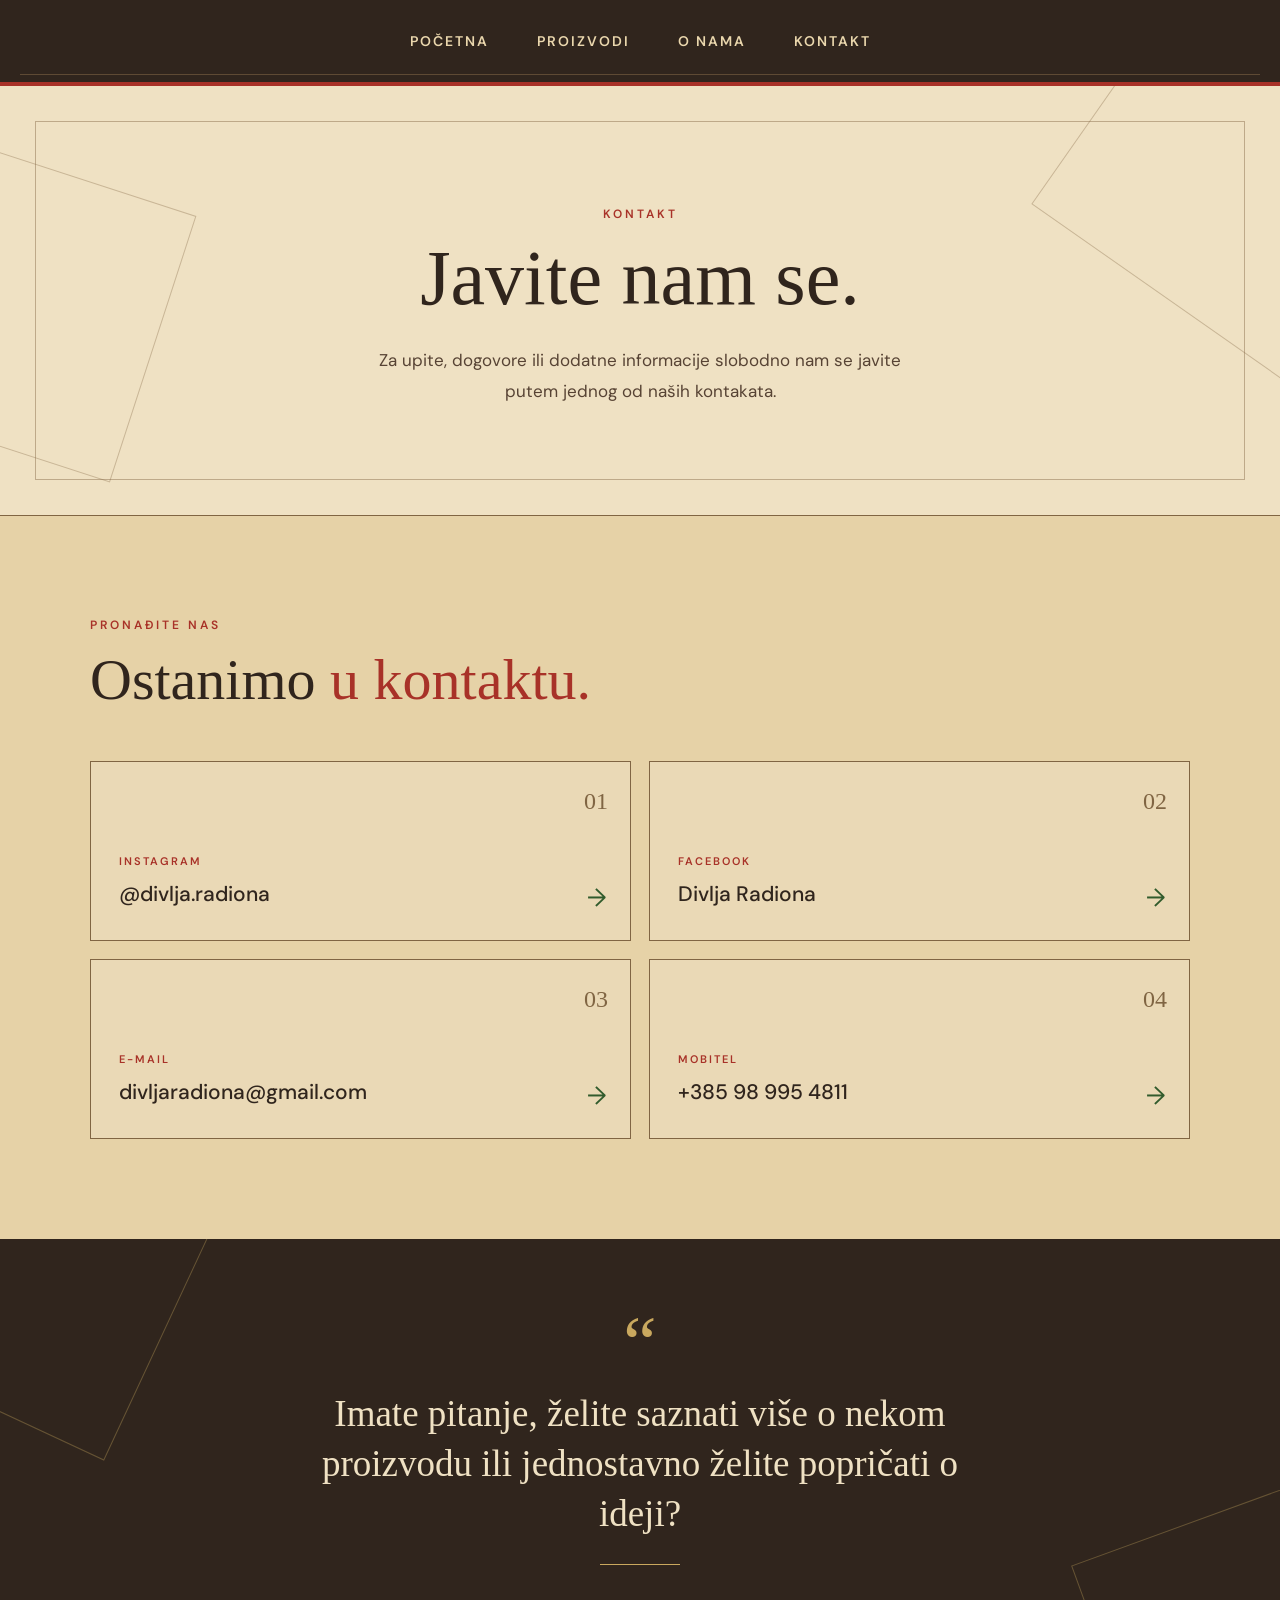
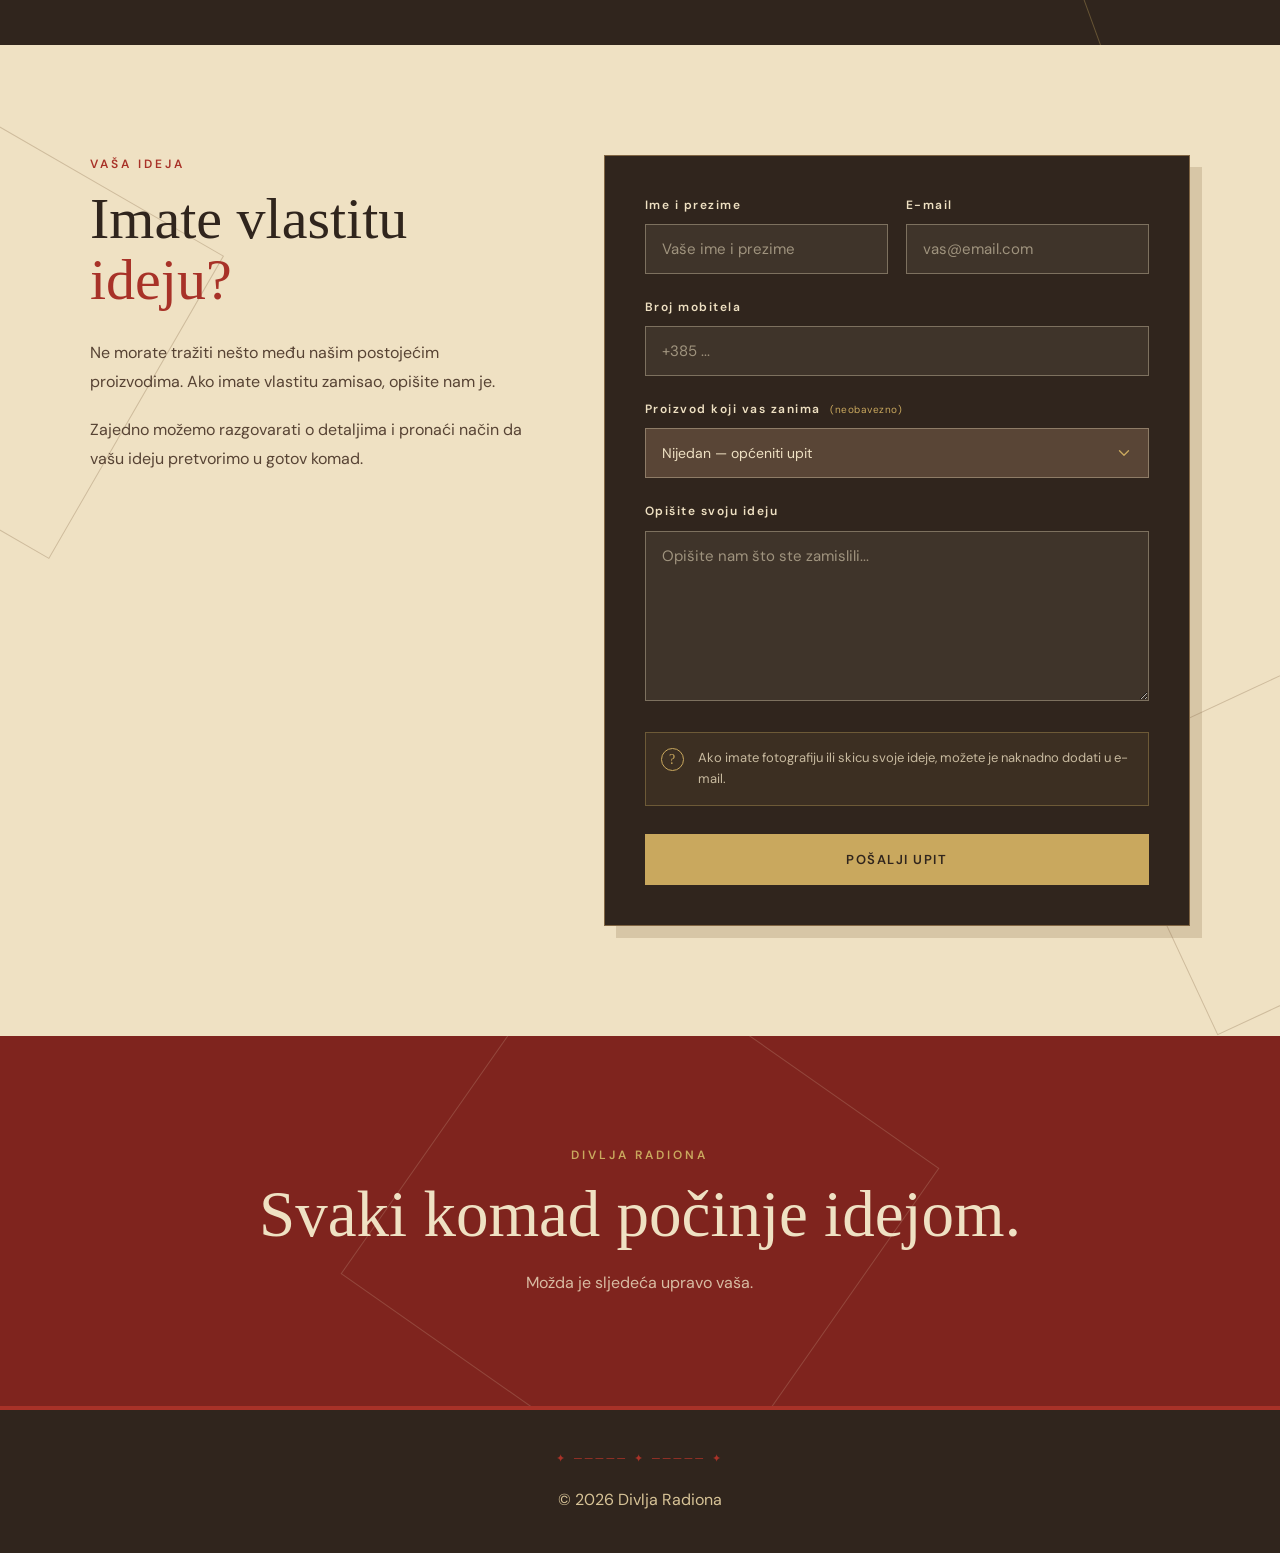
==== kontakt.html @ 83c1707a "Initial commit" ====
<!DOCTYPE html>
<html lang="hr">

<head>

    <meta charset="UTF-8">
    <meta name="viewport" content="width=device-width, initial-scale=1.0">

    <meta
        name="description"
        content="Kontaktirajte Divlju Radionu za upite, dogovore i vlastite ideje za izradu.">

    <link rel="icon" type="image/png" href="images/logo.png">

    <title>Kontakt | Divlja Radiona</title>

    <link rel="preconnect" href="https://fonts.googleapis.com">
    <link rel="preconnect" href="https://fonts.gstatic.com" crossorigin>

    <link href="https://fonts.googleapis.com/css2?family=DM+Sans:wght@400;500;600&family=IM+Fell+English+SC&display=swap" rel="stylesheet">
    <link rel="stylesheet" href="style.css">
    <link rel="stylesheet" href="kontakt.css">

</head>

<body>

<header class="header">

    <div class="nav-container">

        <nav class="navigation">

            <a href="index.html#pocetna"> Početna</a>
            <a href="proizvodi.html"> Proizvodi</a>
            <a href="o-nama.html"> O nama</a>
            <a href="kontakt.html"> Kontakt</a>

        </nav>

    </div>

</header>

<main>

<section class="contact-page-hero">

    <div class="contact-hero-shape contact-hero-shape-left"></div>

    <div class="contact-hero-shape contact-hero-shape-right"></div>


    <div class="contact-hero-content">

        <p class="section-label">
            KONTAKT
        </p>

        <h1>
            Javite nam se.
        </h1>

        <p class="contact-hero-text">
            Za upite, dogovore ili dodatne informacije
            slobodno nam se javite putem jednog od
            naših kontakata.
        </p>

    </div>

</section>

<section class="contact-info-section">

    <div class="contact-info-inner">

        <div class="contact-info-heading">

            <p class="section-label">
                PRONAĐITE NAS
            </p>

            <h2>
                Ostanimo
                <span>u kontaktu.</span>
            </h2>

        </div>

        <div class="contact-info-grid">

            <a
                href="https://www.instagram.com/divlja.radiona?stkn=MThmeWIwN2FnYzAzNA=="
                class="contact-info-card"
                target="_blank">

                <span class="contact-info-number">
                    01
                </span>

                <span class="contact-info-label">
                    INSTAGRAM
                </span>

                <strong>
                    @divlja.radiona
                </strong>

                <span class="contact-info-arrow">
                    →
                </span>

            </a>

            <a
                href="https://www.facebook.com/share/17Y93nkMHC/?mibextid=wwXIfr"
                class="contact-info-card"
                target="_blank">

                <span class="contact-info-number">
                    02
                </span>

                <span class="contact-info-label">
                    FACEBOOK
                </span>

                <strong>
                    Divlja Radiona
                </strong>

                <span class="contact-info-arrow">
                    →
                </span>

            </a>

            <a class="contact-info-card">

                <span class="contact-info-number">
                    03
                </span>

                <span class="contact-info-label">
                    E-MAIL
                </span>

                <strong>
                    divljaradiona@gmail.com
                </strong>

                <span class="contact-info-arrow">
                    →
                </span>

            </a>

            <a href="tel:+385000000000" class="contact-info-card">

                <span class="contact-info-number">
                    04
                </span>

                <span class="contact-info-label">
                    MOBITEL
                </span>

                <strong>
                    +385 98 995 4811
                </strong>

                <span class="contact-info-arrow">
                    →
                </span>

            </a>

        </div>

    </div>

</section>

<section class="contact-message-section">


    <div class="contact-message-decoration"></div>


    <div class="contact-message-content">

        <span class="contact-message-mark">
            “
        </span>

        <p>
            Imate pitanje, želite saznati više
            o nekom proizvodu ili jednostavno
            želite popričati o ideji?
        </p>

        <div class="contact-message-line"></div>

    </div>

</section>

<section class="contact-form-section">

    <div class="contact-form-decoration contact-form-decoration-left"></div>

    <div class="contact-form-decoration contact-form-decoration-right"></div>

    <div class="contact-form-inner">

        <div class="contact-form-heading">

            <p class="section-label">
                VAŠA IDEJA
            </p>

            <h2>
                Imate vlastitu
                <span>ideju?</span>
            </h2>

            <p>
                Ne morate tražiti nešto među našim
                postojećim proizvodima. Ako imate
                vlastitu zamisao, opišite nam je.
            </p>

            <p>
                Zajedno možemo razgovarati o detaljima
                i pronaći način da vašu ideju pretvorimo
                u gotov komad.
            </p>

        </div>

        <div class="contact-form-wrapper">

            <form class="contact-form" id="contactForm">

                <div class="form-row">

                    <div class="form-group">

                        <label for="name">
                            Ime i prezime
                        </label>

                        <input
                            type="text"
                            id="name"
                            name="name"
                            placeholder="Vaše ime i prezime"
                            required>

                    </div>

                    <div class="form-group">

                        <label for="email">
                            E-mail
                        </label>

                        <input
                            type="email"
                            id="email"
                            name="email"
                            placeholder="vas@email.com"
                            required>

                    </div>

                </div>

                <div class="form-group">

                    <label for="phone">
                        Broj mobitela
                    </label>

                    <input
                        type="tel"
                        id="phone"
                        name="phone"
                        placeholder="+385 ...">

                </div>

                <div class="form-group">

                    <label for="product">
                        Proizvod koji vas zanima
                        <span class="optional-label">(neobavezno)</span>
                    </label>

                    <select id="product" name="product">
                        <option value="">Nijedan — općeniti upit</option>
                    </select>

                </div>

                <div class="form-group">

                    <label for="message">
                        Opišite svoju ideju
                    </label>

                    <textarea
                        id="message"
                        name="message"
                        rows="7"
                        placeholder="Opišite nam što ste zamislili..."
                        required
                    ></textarea>

                </div>

                <div class="form-note">

                    <span>
                        ?
                    </span>

                    <p>
                        Ako imate fotografiju ili skicu
                        svoje ideje, možete je naknadno
                        dodati u e-mail.
                    </p>

                </div>
                <button
                    type="submit"
                    class="contact-submit-button"
                >
                    Pošalji upit
                </button>

            </form>

        </div>

    </div>

</section>

<section class="contact-final-section">

    <div class="contact-final-decoration"></div>

    <div class="contact-final-content">

        <p class="section-label">
            DIVLJA RADIONA
        </p>

        <h2>
            Svaki komad
            počinje idejom.
        </h2>

        <p>
            Možda je sljedeća upravo vaša.
        </p>

    </div>

</section>

</main>

<footer class="footer">

    <p>
        © 2026 Divlja Radiona
    </p>

</footer>

<script>

    // Učitavanje proizvoda iz JSON datoteke
    document.addEventListener("DOMContentLoaded", async function () {

        const productSelect = document.getElementById("product");

        try {

            const response = await fetch("podaci/proizvodi.json");

            if (!response.ok) {
                throw new Error("Proizvodi se nisu mogli učitati.");
            }

            const data = await response.json();

            // Podržava JSON koji je niz proizvoda ili objekt s nizom "products"
            const products = Array.isArray(data)
                ? data
                : data.products || data.proizvodi || [];

            products.forEach(function (product) {

                const option = document.createElement("option");

                // Prilagodi naziv ako se u tvom JSON-u koristi drugo polje
                const productName =
                    product.name ||
                    product.title ||
                    product.naziv ||
                    product.ime;

                if (!productName) {
                    return;
                }

                option.value = productName;
                option.textContent = productName;

                productSelect.appendChild(option);

            });

        } catch (error) {

            console.error("Greška pri učitavanju proizvoda:", error);

        }

    });


    // Slanje upita putem Gmaila
    document
        .getElementById("contactForm")
        .addEventListener("submit", function (event) {

            event.preventDefault();

            const name =
                document.getElementById("name").value;

            const email =
                document.getElementById("email").value;

            const phone =
                document.getElementById("phone").value;

            const product =
                document.getElementById("product").value;

            const message =
                document.getElementById("message").value;


            const subject = product
                ? "Upit za proizvod: " + product + " - Divlja Radiona"
                : "Upit - Divlja Radiona";


            const body =
                "Ime i prezime: " + name + "\n\n" +
                "E-mail: " + email + "\n" +
                "Broj mobitela: " + phone + "\n" +
                "Proizvod koji me zanima: " +
                (product || "Nije odabran — općeniti upit") +
                "\n\n" +
                "Poruka:\n" + message;


            const gmailUrl =
                "https://mail.google.com/mail/?view=cm" +
                "&fs=1" +
                "&to=divljaradiona@gmail.com" +
                "&su=" + encodeURIComponent(subject) +
                "&body=" + encodeURIComponent(body);


            window.open(gmailUrl, "_blank");

        });

</script>

</body>

</html>
---- style.css ----
:root {
    --cream: #efe1c3;
    --paper: #e6d2a7;
    --gold: #c9a85e;

    --brown: #30251d;
    --brown-light: #574334;

    --red: #a83228;
    --red-dark: #7f241e;

    --green: #315b2c;
    --green-dark: #203d1d;

    --line: #806543;
}

* {
    margin: 0;
    padding: 0;
    box-sizing: border-box;
}

html {
    scroll-behavior: smooth;
}

body {
    font-family: "DM Sans", sans-serif;
    color: var(--brown);
    background-color: var(--cream);
    line-height: 1.6;
    overflow-x: hidden;
}

.header {
    background-color: var(--brown);
    border-bottom: 4px solid var(--red);
    position: relative;
    z-index: 10;
}

.header::after {
    content: "";
    position: absolute;
    left: 20px;
    right: 20px;
    bottom: 7px;
    height: 1px;
    background-color: #8b704d;
    opacity: 0.5;
}

.nav-container {
    max-width: 1200px;
    min-height: 82px;
    margin: 0 auto;
    padding: 0 30px;

    display: flex;
    justify-content: center;
    align-items: center;
}

.navigation {
    display: flex;
    align-items: center;
    justify-content: center;
    gap: 48px;
}

.navigation a {
    color: #ead7ad;
    text-decoration: none;
    font-size: 14px;
    font-weight: 600;
    letter-spacing: 2px;
    text-transform: uppercase;
    transition: 0.25s ease;
}

.navigation a:hover {
    color: #c94739;
}

.hero {
    min-height: calc(100vh - 82px);
    padding: 80px 25px;

    display: flex;
    align-items: center;
    justify-content: center;
    text-align: center;

    position: relative;
    overflow: hidden;
    background-color: var(--cream);
}

.hero::before {
    content: "";
    position: absolute;
    width: 720px;
    height: 720px;
    border: 1px solid rgba(128, 101, 67, 0.35);
    transform: rotate(8deg);
    right: -280px;
    top: -250px;
    background-color: rgba(230, 210, 167, 0.22);
    pointer-events: none;
}

.hero::after {
    content: "";
    position: absolute;
    width: 580px;
    height: 580px;
    border: 1px solid rgba(168, 50, 40, 0.16);
    transform: rotate(-10deg);
    left: -300px;
    bottom: -300px;
    background-color: rgba(201, 168, 94, 0.10);
    pointer-events: none;
}

.hero-content {
    width: 100%;
    max-width: 850px;

    display: flex;
    flex-direction: column;
    align-items: center;

    position: relative;
    z-index: 2;
}

.hero-content::before {
    content: "";
    position: absolute;
    inset: -45px -80px;
    border: 1px solid rgba(128, 101, 67, 0.30);
    pointer-events: none;
}

.hero-content::after {
    content: "";
    position: absolute;
    inset: -34px -68px;
    border: 1px solid rgba(128, 101, 67, 0.16);
    pointer-events: none;
}

.hero-logo {
    width: 270px;
    height: 270px;
    object-fit: contain;
    margin-bottom: 25px;

    filter: drop-shadow(0 7px 5px rgba(48, 37, 29, 0.20));
    transition: transform 0.3s ease;
}

.hero-logo:hover {
    transform: scale(1.025) rotate(-1deg);
}

.hero-subtitle {
    color: var(--red);
    font-size: 12px;
    font-weight: 600;
    letter-spacing: 5px;
    margin-bottom: 15px;
}

.hero h1 {
    font-family: "IM Fell English SC", serif;
    font-weight: 400;
    color: var(--brown);
    font-size: clamp(52px, 8vw, 94px);
    line-height: 1;
    margin-bottom: 25px;
    letter-spacing: 1px;

    text-shadow: 2px 2px 0 rgba(128, 101, 67, 0.25);
}

.hero h1 span {
    color: var(--red);
}

.hero-line {
    width: 180px;
    height: 2px;
    background-color: var(--brown-light);
    margin-bottom: 28px;
    position: relative;
}

.hero-line::before {
    content: "◆";
    position: absolute;
    left: 50%;
    top: 50%;
    transform: translate(-50%, -50%);
    background-color: var(--cream);
    padding: 0 12px;
    color: var(--red);
    font-size: 13px;
}

.hero-button {
    display: inline-flex;
    align-items: center;
    gap: 15px;
    padding: 12px 20px;

    background-color: rgba(230, 210, 167, 0.35);
    color: var(--brown);
    border: 1px solid var(--line);

    text-decoration: none;
    text-transform: uppercase;
    font-size: 11px;
    font-weight: 600;
    letter-spacing: 2px;

    transition: 0.25s ease;
}

.hero-button::after {
    content: "→";
    color: var(--red);
    font-size: 17px;
    transition: transform 0.25s ease;
}

.hero-button:hover {
    background-color: var(--green);
    border-color: var(--green);
    color: var(--cream);
}

.hero-button:hover::after {
    color: var(--cream);
    transform: translateX(4px);
}

.about-section {
    position: relative;
    padding: 85px 45px;
    overflow: hidden;
    background-color: var(--paper);
}

.about-section::before {
    content: "";
    position: absolute;
    width: 620px;
    height: 300px;
    left: -180px;
    top: -100px;
    transform: rotate(-8deg);
    background-color: rgba(239, 225, 195, 0.35);
    border: 1px solid rgba(128, 101, 67, 0.22);
    pointer-events: none;
}

.about-section::after {
    content: "";
    position: absolute;
    width: 500px;
    height: 250px;
    right: -150px;
    bottom: -100px;
    transform: rotate(7deg);
    background-color: rgba(168, 50, 40, 0.05);
    border: 1px solid rgba(168, 50, 40, 0.12);
    pointer-events: none;
}

.about-inner {
    max-width: 1000px;
    margin: 0 auto;

    display: grid;
    grid-template-columns: 0.8fr 1.2fr;
    gap: 70px;
    align-items: center;

    position: relative;
    z-index: 2;

    padding: 35px 45px;
    border-top: 1px solid rgba(128, 101, 67, 0.5);
    border-bottom: 1px solid rgba(128, 101, 67, 0.5);
}

.about-heading {
    position: relative;
    padding-right: 35px;
    border-right: 1px solid rgba(128, 101, 67, 0.35);
}

.about-heading h2 {
    font-family: "IM Fell English SC", serif;
    font-size: clamp(38px, 5vw, 52px);
    font-weight: 400;
    line-height: 1.05;
    color: var(--brown);
}

.about-text {
    max-width: 620px;
}

.about-text p {
    color: var(--brown-light);
    font-size: 16px;
    line-height: 1.8;
    margin-bottom: 22px;
}

.about-button {
    display: inline-flex;
    align-items: center;
    gap: 15px;
    padding: 12px 20px;

    background-color: rgba(230, 210, 167, 0.35);
    color: var(--brown);
    border: 1px solid var(--line);

    text-decoration: none;
    text-transform: uppercase;
    font-size: 11px;
    font-weight: 600;
    letter-spacing: 2px;

    transition: 0.25s ease;
}

.about-button span {
    color: var(--red);
    font-size: 17px;
    transition: transform 0.25s ease;
}

.about-button:hover {
    background-color: var(--green);
    border-color: var(--green);
    color: var(--cream);
}

.about-button:hover span {
    color: var(--cream);
    transform: translateX(4px);
}

.products-section {
    position: relative;
    overflow: hidden;
    padding: 125px 45px 115px;
    background-color: var(--cream);
}

.products-section::before {
    content: "";
    position: absolute;
    width: 850px;
    height: 500px;
    background-color: rgba(49, 91, 44, 0.06);
    border: 1px solid rgba(49, 91, 44, 0.18);
    transform: rotate(-5deg);
    top: 80px;
    left: -250px;
    pointer-events: none;
}

.products-section::after {
    content: "";
    position: absolute;
    width: 600px;
    height: 600px;
    background-color: rgba(168, 50, 40, 0.045);
    border: 1px solid rgba(168, 50, 40, 0.15);
    transform: rotate(10deg);
    right: -280px;
    bottom: -300px;
    pointer-events: none;
}

.products-inner {
    max-width: 1120px;
    margin: 0 auto;
    position: relative;
    z-index: 2;
}

.products-heading {
    text-align: center;
    max-width: 650px;
    margin: 0 auto 65px;
}

.products-heading .section-label {
    color: var(--red);
    font-size: 11px;
    font-weight: 600;
    letter-spacing: 4px;
    margin-bottom: 16px;
}

.products-heading h2 {
    font-family: "IM Fell English SC", serif;
    font-weight: 400;
    color: var(--brown);
    font-size: clamp(42px, 6vw, 64px);
    line-height: 1.1;
}

.products-intro {
    color: var(--brown-light);
    margin-top: 20px;
    font-size: 16px;
}

.products-grid {
    width: 100%;
    max-width: 960px;
    margin: 0 auto;

    display: grid;
    grid-template-columns: repeat(3, minmax(0, 1fr));
    gap: 30px;
    align-items: start;
}

.product-card {
    position: relative;
    width: 100%;
    min-width: 0;
    padding: 10px;

    background-color: rgba(230, 210, 167, 0.72);
    border: 1px solid var(--line);

    transition: transform 0.3s ease, box-shadow 0.3s ease;
}

.product-card:nth-child(1) {
    transform: rotate(-1.5deg);
}

.product-card:nth-child(2) {
    transform: translateY(-18px);
}

.product-card:nth-child(3) {
    transform: rotate(1.5deg);
}

.product-image {
    position: relative;
    width: 100%;
    aspect-ratio: 4 / 3;
    overflow: hidden;

    background-color: var(--paper);
    border: 1px solid rgba(128, 101, 67, 0.55);
}

.product-image img {
    position: absolute;
    inset: 0;

    display: block;
    width: 100%;
    height: 100%;

    object-fit: cover;
    object-position: center;

    transition: transform 0.5s ease;
}


.product-image::before {
    content: "";
    position: absolute;
    z-index: 1;

    width: 190px;
    height: 190px;

    border: 1px solid rgba(128, 101, 67, 0.25);
    transform: rotate(45deg);

    pointer-events: none;
}

.product-image::after {
    content: "";
    position: absolute;
    z-index: 2;

    inset: 12px;

    border: 1px solid rgba(128, 101, 67, 0.18);

    pointer-events: none;
}

.product-info {
    display: grid;
    grid-template-columns: 35px minmax(0, 1fr);
    gap: 10px;
    padding: 20px 8px 12px;
}

.product-number {
    font-family: "IM Fell English SC", serif;
    color: var(--red);
    font-size: 23px;
    padding-top: 2px;
}

.product-info h3 {
    font-family: "IM Fell English SC", serif;
    font-size: clamp(19px, 2vw, 24px);
    font-weight: 400;
    line-height: 1.1;
    color: var(--brown);
    margin-bottom: 10px;
}

.product-info p {
    font-size: 14px;
    color: var(--brown-light);
    line-height: 1.6;
}

@media (hover: hover) {

    .product-card:hover {
        transform: translateY(-8px) rotate(0deg);

        box-shadow: 8px 8px 0 rgba(48, 37, 29, 0.13);
    }

    .product-card:hover .product-image img {
        transform: scale(1.04);
    }
}

.products-footer {
    display: flex;
    align-items: center;
    justify-content: center;
    gap: 25px;
    margin-top: 70px;
}

.products-footer-line {
    height: 1px;
    flex: 1;
    max-width: 180px;
    background-color: var(--line);
    opacity: 0.45;
}

.gallery-button {
    display: inline-flex;
    align-items: center;
    gap: 15px;
    padding: 12px 20px;

    background-color: rgba(230, 210, 167, 0.35);
    color: var(--brown);
    border: 1px solid var(--line);

    text-decoration: none;
    text-transform: uppercase;
    font-size: 11px;
    font-weight: 600;
    letter-spacing: 2px;

    transition: 0.25s ease;
}

.gallery-button span {
    color: var(--red);
    font-size: 17px;
    transition: transform 0.25s ease;
}

.gallery-button:hover {
    background-color: var(--green);
    border-color: var(--green);
    color: var(--cream);
}

.gallery-button:hover span {
    color: var(--cream);
    transform: translateX(4px);
}

.section-divider {
    width: 100%;
    padding: 38px 30px;

    display: flex;
    align-items: center;
    justify-content: center;
    gap: 22px;

    background-color: var(--cream);
}

.divider-line {
    width: min(180px, 20vw);
    height: 1px;
    background-color: var(--line);
    opacity: 0.45;
}

.divider-symbol {
    color: var(--red);
    font-size: 16px;
    line-height: 1;
}

.contact-section {
    position: relative;
    width: 100%;
    margin: 0;
    padding: 120px 45px;

    text-align: center;
    background-color: var(--brown);
    overflow: hidden;
}

.contact-section::before {
    content: "";
    position: absolute;
    width: 720px;
    height: 360px;
    left: -230px;
    top: -130px;
    transform: rotate(-7deg);

    background-color: rgba(87, 67, 52, 0.35);
    border: 1px solid rgba(201, 168, 94, 0.20);
    pointer-events: none;
}

.contact-section::after {
    content: "";
    position: absolute;
    width: 620px;
    height: 320px;
    right: -230px;
    bottom: -140px;
    transform: rotate(8deg);

    background-color: rgba(49, 91, 44, 0.14);
    border: 1px solid rgba(201, 168, 94, 0.18);
    pointer-events: none;
}

.contact-content {
    max-width: 760px;
    margin: 0 auto;
    padding: 55px 45px;

    position: relative;
    z-index: 2;

    border: 1px solid rgba(201, 168, 94, 0.60);
    background-color: rgba(48, 37, 29, 0.35);
}

.contact-content::before {
    content: "";
    position: absolute;
    inset: 9px;
    border: 1px solid rgba(201, 168, 94, 0.22);
    pointer-events: none;
}

.contact-content::after {
    content: "";
    position: absolute;
    inset: 17px;
    border: 1px solid rgba(128, 101, 67, 0.18);
    pointer-events: none;
}

.contact-section .section-label {
    position: relative;
    z-index: 2;

    color: var(--red);
    font-size: 11px;
    font-weight: 600;
    letter-spacing: 4px;
    margin-bottom: 15px;
}

.contact-content h2 {
    position: relative;
    z-index: 2;

    font-family: "IM Fell English SC", serif;
    font-weight: 400;
    color: var(--cream);
    font-size: clamp(40px, 5vw, 58px);
    line-height: 1.15;
    margin-bottom: 20px;
}

.contact-content p:not(.section-label) {
    position: relative;
    z-index: 2;

    color: var(--paper);
    font-size: 18px;
    line-height: 1.7;

    max-width: 560px;
    margin: 20px auto 30px;
}

.contact-button {
    position: relative;
    z-index: 3;

    display: inline-flex;
    align-items: center;
    gap: 15px;
    padding: 12px 20px;

    background-color: rgba(230, 210, 167, 0.18);
    color: var(--cream);
    border: 1px solid var(--gold);

    text-decoration: none;
    text-transform: uppercase;
    font-size: 11px;
    font-weight: 600;
    letter-spacing: 2px;

    transition: 0.25s ease;
}

.contact-button::after {
    content: "→";
    color: var(--red);
    font-size: 17px;
    transition: transform 0.25s ease;
}

.contact-button:hover {
    background-color: var(--green);
    border-color: var(--green);
    color: var(--cream);
}

.contact-button:hover::after {
    color: var(--cream);
    transform: translateX(4px);
}

.footer {
    background-color: var(--brown);
    color: #d7c397;
    text-align: center;
    padding: 40px 20px;
    border-top: 4px solid var(--red);
    position: relative;
}

.footer::before {
    content: "✦  ─────  ✦  ─────  ✦";
    display: block;
    color: var(--red);
    font-size: 11px;
    letter-spacing: 3px;
    margin-bottom: 20px;
}

.footer p + p {
    margin-top: 5px;
    font-size: 13px;
    color: #a9957b;
}


@media (max-width: 900px) {

    .about-inner {
        grid-template-columns: 1fr;
        gap: 30px;
        padding: 30px;
    }

    .about-heading {
        padding-right: 0;
        padding-bottom: 20px;

        border-right: none;
        border-bottom: 1px solid rgba(128, 101, 67, 0.35);
    }

    .products-grid {
        grid-template-columns: repeat(2, minmax(0, 1fr));
        max-width: 650px;
    }

    .product-card:nth-child(2) {
        transform: translateY(0);
    }
}

@media (max-width: 600px) {

    .nav-container {
        min-height: auto;
        padding: 18px 15px;
    }

    .navigation {
        gap: 14px 18px;
        flex-wrap: wrap;
    }

    .navigation a {
        font-size: 12px;
        letter-spacing: 1px;
    }

    .hero {
        min-height: calc(100vh - 110px);
        padding: 55px 20px;
    }

    .hero-content::before {
        inset: -20px;
    }

    .hero-content::after {
        inset: -12px;
    }

    .hero-logo {
        width: 190px;
        height: 190px;
    }

    .hero-subtitle {
        font-size: 10px;
        letter-spacing: 3px;
    }

    .hero h1 {
        font-size: clamp(42px, 13vw, 64px);
    }

    .about-section {
        padding: 65px 25px;
    }

    .about-inner {
        padding: 25px 20px;
        gap: 25px;
    }

    .about-heading h2 {
        font-size: 40px;
    }

    .about-text p {
        font-size: 15px;
        line-height: 1.7;
    }

    .products-section {
        padding: 85px 20px 80px;
    }

    .products-heading {
        margin-bottom: 45px;
    }

    .products-heading h2 {
        font-size: clamp(38px, 10vw, 48px);
    }

    .products-intro {
        font-size: 14px;
    }

    .products-grid {
        grid-template-columns: minmax(0, 1fr);
        width: 88%;
        max-width: 380px;
        margin: 0 auto;
        gap: 30px;
    }

    .product-card {
        width: 100%;
        padding: 9px;
    }

    .product-card:nth-child(1) {
        transform: rotate(-1.5deg);
    }

    .product-card:nth-child(2) {
        transform: rotate(1.5deg);
    }

    .product-card:nth-child(3) {
        transform: rotate(-1.5deg);
    }

    .product-image {
        width: 100%;
        aspect-ratio: 4 / 3;
    }

    .product-image img {
        object-fit: cover;
        object-position: center;
    }

    .product-info {
        grid-template-columns: 35px minmax(0, 1fr);
        gap: 9px;
        padding: 16px 8px 10px;
    }

    .product-info h3 {
        font-size: 21px;
    }

    .product-info p {
        font-size: 13px;
    }

    .products-footer {
        gap: 10px;
        margin-top: 50px;
    }

    .products-footer-line {
        display: none;
    }

    .gallery-button {
        width: 100%;
        justify-content: center;
        text-align: center;
    }

    .section-divider {
        padding: 28px 20px;
        gap: 15px;
    }

    .divider-line {
        width: 70px;
    }

    .contact-section {
        padding: 85px 25px;
    }

    .contact-content {
        padding: 45px 25px;
    }

    .contact-content p:not(.section-label) {
        font-size: 16px;
    }

    .footer {
        padding: 35px 20px;
    }
}

@media (max-width: 380px) {

    .products-grid {
        width: 85%;
        gap: 25px;
    }

    .product-info h3 {
        font-size: 19px;
    }

    .product-card {
        padding: 7px;
    }

    .products-section {
        padding-left: 15px;
        padding-right: 15px;
    }
}
---- kontakt.css ----
.contact-page-hero,
.contact-info-section,
.contact-message-section,
.contact-form-section,
.contact-final-section {
    position: relative;
    overflow: hidden;
}

.contact-page-hero {
    min-height: 430px;
    display: flex;
    align-items: center;
    justify-content: center;
    background: var(--cream);
    border-bottom: 1px solid var(--line);
    padding: 90px 30px 80px;
}

.contact-page-hero::before {
    content: "";
    position: absolute;
    inset: 35px;
    border: 1px solid rgba(128, 101, 67, 0.45);
    pointer-events: none;
}

.contact-hero-shape {
    position: absolute;
    border: 1px solid rgba(128, 101, 67, 0.35);
    pointer-events: none;
}

.contact-hero-shape-left {
    width: 280px;
    height: 280px;
    left: -120px;
    top: 80px;
    transform: rotate(18deg);
}

.contact-hero-shape-right {
    width: 350px;
    height: 350px;
    right: -170px;
    top: -100px;
    transform: rotate(35deg);
}

.contact-hero-content {
    position: relative;
    z-index: 2;
    max-width: 750px;
    text-align: center;
}

.section-label {
    margin: 0 0 15px;
    color: var(--red);
    font-size: 12px;
    font-weight: 600;
    letter-spacing: 3px;
}

.contact-hero-content h1 {
    margin: 0;
    color: var(--brown);
    font-family: "IM Fell English SC", serif;
    font-size: clamp(48px, 7vw, 78px);
    font-weight: 400;
    line-height: 1;
}

.contact-hero-text {
    max-width: 570px;
    margin: 28px auto 0;
    color: var(--brown-light);
    font-size: 17px;
    line-height: 1.8;
}

.contact-info-section {
    background: var(--paper);
    padding: 100px 30px;
}

.contact-info-inner {
    position: relative;
    max-width: 1100px;
    margin: 0 auto;
}

.contact-info-heading {
    margin-bottom: 50px;
}

.contact-info-heading h2 {
    margin: 0;
    color: var(--brown);
    font-family: "IM Fell English SC", serif;
    font-size: clamp(38px, 5vw, 58px);
    font-weight: 400;
    line-height: 1.05;
}

.contact-info-heading h2 span {
    color: var(--red);
}

.contact-info-grid {
    display: grid;
    grid-template-columns: repeat(2, 1fr);
    gap: 18px;
}

.contact-info-card {
    position: relative;
    min-height: 180px;
    display: flex;
    flex-direction: column;
    justify-content: flex-end;
    padding: 28px;
    background: rgba(239, 225, 195, 0.55);
    border: 1px solid var(--line);
    color: var(--brown);
    text-decoration: none;
    transition:
        transform 0.25s ease,
        background 0.25s ease;
}

.contact-info-card:hover {
    transform: translateY(-4px);
    background: var(--cream);
}

.contact-info-number {
    position: absolute;
    top: 20px;
    right: 22px;
    color: var(--line);
    font-family: "IM Fell English SC", serif;
    font-size: 24px;
}

.contact-info-label {
    margin-bottom: 8px;
    color: var(--red);
    font-size: 11px;
    font-weight: 600;
    letter-spacing: 2px;
}

.contact-info-card strong {
    color: var(--brown);
    font-size: 21px;
    font-weight: 500;
}

.contact-info-arrow {
    position: absolute;
    right: 24px;
    bottom: 22px;
    color: var(--green);
    font-size: 25px;
    transition: transform 0.25s ease;
}

.contact-info-card:hover .contact-info-arrow {
    transform: translateX(5px);
}

.contact-message-section {
    min-height: 340px;
    display: flex;
    align-items: center;
    justify-content: center;
    padding: 80px 30px;
    background: var(--brown);
}

.contact-message-section::before,
.contact-message-section::after {
    content: "";
    position: absolute;
    border: 1px solid rgba(201, 168, 94, 0.35);
    pointer-events: none;
}

.contact-message-section::before {
    width: 300px;
    height: 300px;
    left: -120px;
    top: -130px;
    transform: rotate(25deg);
}

.contact-message-section::after {
    width: 260px;
    height: 260px;
    right: -90px;
    bottom: -130px;
    transform: rotate(-20deg);
}

.contact-message-content {
    position: relative;
    z-index: 2;
    max-width: 720px;
    text-align: center;
}

.contact-message-mark {
    display: block;
    color: var(--gold);
    font-family: "IM Fell English SC", serif;
    font-size: 75px;
    line-height: 0.6;
}

.contact-message-content p {
    margin: 25px 0;
    color: var(--cream);
    font-family: "IM Fell English SC", serif;
    font-size: clamp(25px, 4vw, 37px);
    line-height: 1.35;
}

.contact-message-line {
    width: 80px;
    height: 1px;
    margin: 0 auto;
    background: var(--gold);
}

.contact-form-section {
    background: var(--cream);
    padding: 110px 30px;
}

.contact-form-decoration {
    position: absolute;
    border: 1px solid rgba(128, 101, 67, 0.3);
    pointer-events: none;
}

.contact-form-decoration-left {
    width: 350px;
    height: 350px;
    left: -190px;
    top: 100px;
    transform: rotate(30deg);
}

.contact-form-decoration-right {
    width: 300px;
    height: 300px;
    right: -160px;
    bottom: 50px;
    transform: rotate(-25deg);
}

.contact-form-inner {
    position: relative;
    z-index: 2;
    max-width: 1100px;
    margin: 0 auto;
    display: grid;
    grid-template-columns: 0.85fr 1.15fr;
    gap: 80px;
    align-items: start;
}

.contact-form-heading h2 {
    margin: 0 0 28px;
    color: var(--brown);
    font-family: "IM Fell English SC", serif;
    font-size: clamp(40px, 5vw, 58px);
    font-weight: 400;
    line-height: 1.05;
}

.contact-form-heading h2 span {
    color: var(--red);
}

.contact-form-heading > p:not(.section-label) {
    color: var(--brown-light);
    font-size: 16px;
    line-height: 1.8;
    margin: 0 0 20px;
}

.contact-form-wrapper {
    padding: 40px;
    background: var(--brown);
    border: 1px solid var(--line);
    box-shadow: 12px 12px 0 rgba(128, 101, 67, 0.22);
}

.contact-form {
    width: 100%;
}

.form-row {
    display: grid;
    grid-template-columns: 1fr 1fr;
    gap: 18px;
}

.form-group {
    margin-bottom: 24px;
}

.form-group label {
    display: block;
    margin-bottom: 9px;
    color: var(--cream);
    font-size: 12px;
    font-weight: 600;
    letter-spacing: 1.5px;
}

.form-group input,
.form-group textarea {
    width: 100%;
    box-sizing: border-box;
    padding: 14px 16px;
    border: 1px solid rgba(239, 225, 195, 0.35);
    outline: none;
    background: rgba(239, 225, 195, 0.08);
    color: var(--cream);
    font-family: "DM Sans", sans-serif;
    font-size: 15px;
    transition:
        border-color 0.2s ease,
        background 0.2s ease;
}

.form-group input::placeholder,
.form-group textarea::placeholder {
    color: rgba(239, 225, 195, 0.55);
}

.form-group input:focus,
.form-group textarea:focus {
    border-color: var(--gold);
    background: rgba(239, 225, 195, 0.12);
}

.form-group textarea {
    min-height: 170px;
    resize: vertical;
}

.form-note {
    display: flex;
    align-items: flex-start;
    gap: 14px;
    margin: 5px 0 28px;
    padding: 15px;
    border: 1px solid rgba(201, 168, 94, 0.35);
    background: rgba(201, 168, 94, 0.08);
}

.form-note span {
    flex: 0 0 auto;
    width: 23px;
    height: 23px;
    display: flex;
    align-items: center;
    justify-content: center;
    border: 1px solid var(--gold);
    border-radius: 50%;
    color: var(--gold);
    font-family: "IM Fell English SC", serif;
    font-size: 14px;
}

.form-note p {
    margin: 0;
    color: rgba(239, 225, 195, 0.78);
    font-size: 13px;
    line-height: 1.6;
}

.contact-submit-button {
    width: 100%;
    padding: 16px 24px;
    border: 1px solid var(--gold);
    background: var(--gold);
    color: var(--brown);
    font-family: "DM Sans", sans-serif;
    font-size: 13px;
    font-weight: 600;
    letter-spacing: 1.5px;
    text-transform: uppercase;
    cursor: pointer;
    transition:
        background 0.25s ease,
        color 0.25s ease;
}

.contact-submit-button:hover {
    background: transparent;
    color: var(--gold);
}

.contact-final-section {
    min-height: 370px;
    display: flex;
    align-items: center;
    justify-content: center;
    padding: 80px 30px;
    background: var(--red-dark);
    text-align: center;
}

.contact-final-decoration {
    position: absolute;
    width: 430px;
    height: 430px;
    border: 1px solid rgba(239, 225, 195, 0.18);
    transform: rotate(35deg);
    pointer-events: none;
}

.contact-final-content {
    position: relative;
    z-index: 2;
}

.contact-final-content .section-label {
    color: var(--gold);
}

.contact-final-content h2 {
    margin: 0;
    color: var(--cream);
    font-family: "IM Fell English SC", serif;
    font-size: clamp(40px, 6vw, 65px);
    font-weight: 400;
    line-height: 1.05;
}

.contact-final-content > p:last-child {
    margin-top: 22px;
    color: rgba(239, 225, 195, 0.8);
    font-size: 16px;
}

@media (max-width: 850px) {

    .contact-form-inner {
        grid-template-columns: 1fr;
        gap: 45px;
    }

    .contact-form-heading {
        max-width: 700px;
    }

    .contact-info-grid {
        grid-template-columns: 1fr 1fr;
    }

}

@media (max-width: 650px) {

    .contact-page-hero {
        min-height: 360px;
        padding: 80px 22px 65px;
    }

    .contact-page-hero::before {
        inset: 18px;
    }

    .contact-info-section,
    .contact-form-section {
        padding: 75px 20px;
    }

    .contact-info-grid {
        grid-template-columns: 1fr;
    }

    .contact-info-card {
        min-height: 155px;
    }

    .contact-message-section {
        min-height: 300px;
        padding: 70px 25px;
    }

    .contact-form-wrapper {
        padding: 25px 20px;
        box-shadow: 7px 7px 0 rgba(128, 101, 67, 0.22);
    }

    .form-row {
        grid-template-columns: 1fr;
        gap: 0;
    }

    .contact-final-section {
        min-height: 320px;
        padding: 70px 25px;
    }

    .contact-final-decoration {
        width: 300px;
        height: 300px;
    }

}

.form-group select {
    width: 100%;
    box-sizing: border-box;
    padding: 15px 42px 15px 16px;

    border: 1px solid rgba(239, 225, 195, 0.35);
    border-radius: 0;

    background-color: #594536;
    color: var(--cream);

    font-family: "DM Sans", sans-serif;
    font-size: 14px;

    outline: none;
    cursor: pointer;

    appearance: none;
    -webkit-appearance: none;

    transition:
        border-color 0.25s ease,
        background-color 0.25s ease;

    background-image: url("data:image/svg+xml,%3Csvg xmlns='http://www.w3.org/2000/svg' width='18' height='18' viewBox='0 0 24 24' fill='none' stroke='%23c9a85e' stroke-width='1.8' stroke-linecap='round' stroke-linejoin='round'%3E%3Cpath d='m6 9 6 6 6-6'/%3E%3C/svg%3E");
    background-repeat: no-repeat;
    background-position: right 15px center;
}

.form-group select:hover {
    border-color: var(--gold);
    background-color: #634d3b;
}

.form-group select:focus {
    border-color: var(--gold);
    background-color: #634d3b;
    box-shadow: 0 0 0 2px rgba(201, 168, 94, 0.12);
}

.form-group select option {
    background-color: var(--brown);
    color: var(--cream);
    padding: 12px;
}

.optional-label {
    color: var(--gold);
    font-size: 10px;
    font-weight: 400;
    letter-spacing: 0.5px;
    margin-left: 5px;
}
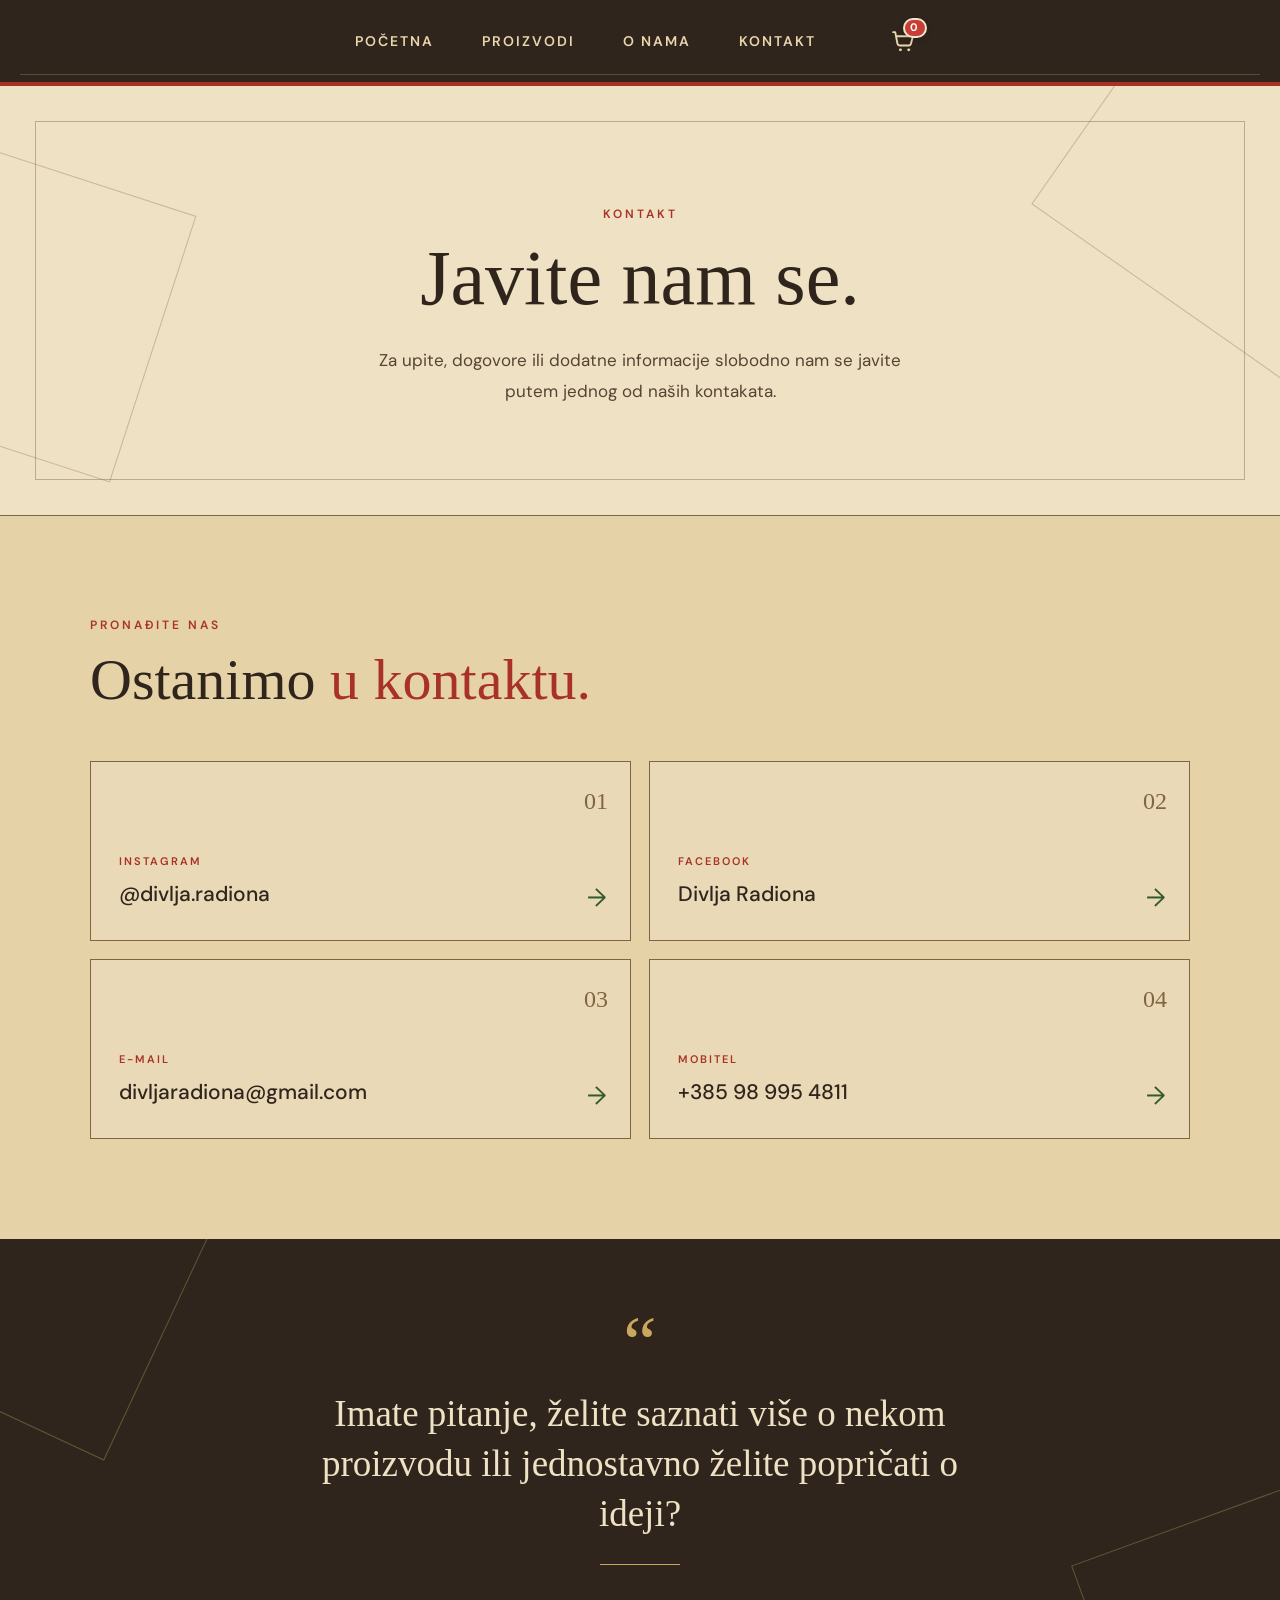
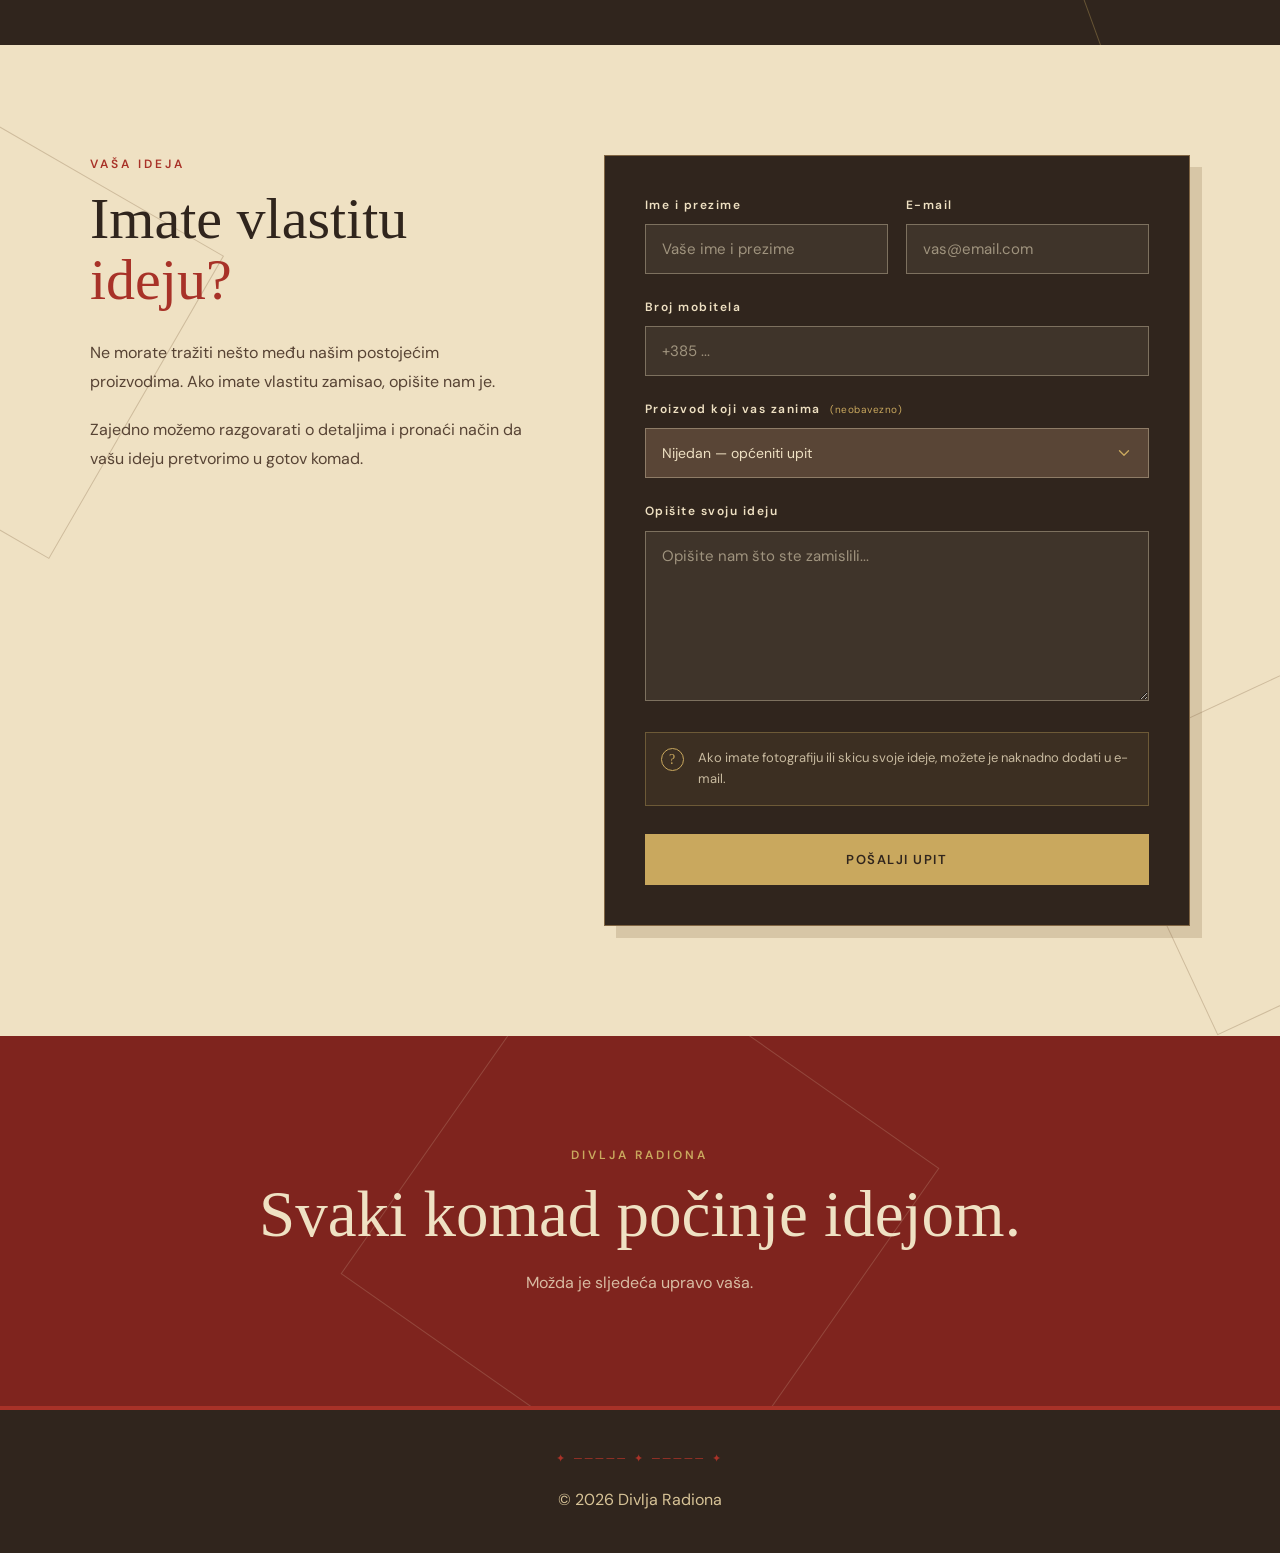
==== commit 4def033f: "Add a shopping cart" ====
--- a/kontakt.html
+++ b/kontakt.html
@@ -10,6 +10,8 @@
         name="description"
         content="Kontaktirajte Divlju Radionu za upite, dogovore i vlastite ideje za izradu.">
 
+    <link rel="canonical" href="https://www.divljaradiona.com/kontakt.html">
+
     <link rel="icon" type="image/png" href="images/logo.png">
 
     <title>Kontakt | Divlja Radiona</title>
@@ -31,10 +33,22 @@
 
         <nav class="navigation">
 
-            <a href="index.html#pocetna"> Početna</a>
+            <a href="index.html"> Početna</a>
             <a href="proizvodi.html"> Proizvodi</a>
             <a href="o-nama.html"> O nama</a>
             <a href="kontakt.html"> Kontakt</a>
+
+            <a href="kosarica.html" class="cart-nav-link" aria-label="Otvori košaricu">
+                <svg viewBox="0 0 24 24" aria-hidden="true">
+                    <path d="M3 3h2l2.2 11.2a2 2 0 0 0 2 1.6h8.9a2 2 0 0 0 2-1.6L22 7H6"
+                        fill="none" stroke="currentColor" stroke-width="1.8"
+                        stroke-linecap="round" stroke-linejoin="round"/>
+                    <circle cx="10" cy="20" r="1.4" fill="currentColor"/>
+                    <circle cx="18" cy="20" r="1.4" fill="currentColor"/>
+                </svg>
+
+                <span id="cartCount" class="cart-count" hidden>0</span>
+            </a>
 
         </nav>
 
@@ -136,7 +150,11 @@
 
             </a>
 
-            <a class="contact-info-card">
+            <a
+                href="https://mail.google.com/mail/?view=cm&fs=1&to=divljaradiona@gmail.com"
+                class="contact-info-card"
+                target="_blank"
+                rel="noopener noreferrer">
 
                 <span class="contact-info-number">
                     03
@@ -156,7 +174,7 @@
 
             </a>
 
-            <a href="tel:+385000000000" class="contact-info-card">
+            <a href="tel:+385989954811" class="contact-info-card">
 
                 <span class="contact-info-number">
                     04
@@ -383,7 +401,6 @@
 
 <script>
 
-    // Učitavanje proizvoda iz JSON datoteke
     document.addEventListener("DOMContentLoaded", async function () {
 
         const productSelect = document.getElementById("product");
@@ -398,7 +415,6 @@
 
             const data = await response.json();
 
-            // Podržava JSON koji je niz proizvoda ili objekt s nizom "products"
             const products = Array.isArray(data)
                 ? data
                 : data.products || data.proizvodi || [];
@@ -407,7 +423,6 @@
 
                 const option = document.createElement("option");
 
-                // Prilagodi naziv ako se u tvom JSON-u koristi drugo polje
                 const productName =
                     product.name ||
                     product.title ||
@@ -434,7 +449,6 @@
     });
 
 
-    // Slanje upita putem Gmaila
     document
         .getElementById("contactForm")
         .addEventListener("submit", function (event) {
@@ -485,6 +499,7 @@
         });
 
 </script>
+<script src="kosarica-zajednicko.js"></script>
 
 </body>
 
--- a/style.css
+++ b/style.css
@@ -1012,3 +1012,79 @@
         padding-right: 15px;
     }
 }
+
+::selection {
+    background-color: #a67c52; 
+    color: #1e1712; 
+}
+
+::-moz-selection {
+    background-color: #a67c52;
+    color: #1e1712;
+}
+
+.cart-nav-link {
+    position: relative;
+    display: flex;
+    align-items: center;
+    justify-content: center;
+    width: 46px;
+    height: 46px;
+    margin-left: 15px;
+    color: #4b3024;
+    text-decoration: none;
+    border-radius: 50%;
+    transition: all 0.3s ease;
+}
+
+.cart-nav-link svg {
+    width: 25px;
+    height: 25px;
+    transition: transform 0.3s ease;
+}
+
+.cart-nav-link:hover {
+    background: rgba(166, 124, 82, 0.15);
+    color: #a34b35;
+}
+
+.cart-nav-link:hover svg {
+    transform: translateY(-2px);
+}
+
+.cart-count {
+    position: absolute;
+    top: 0;
+    right: -2px;
+    min-width: 20px;
+    height: 20px;
+    padding: 0 5px;
+    display: flex;
+    align-items: center;
+    justify-content: center;
+    background: #c83d35;
+    color: white;
+    font-family: 'DM Sans', sans-serif;
+    font-size: 11px;
+    font-weight: 700;
+    border: 2px solid #f3e6d1;
+    border-radius: 50px;
+    box-shadow: 0 2px 6px rgba(0, 0, 0, 0.15);
+}
+
+.cart-nav-link:hover .cart-count {
+    background: #a82d28;
+}
+
+@media (max-width: 768px) {
+    .cart-nav-link {
+        width: 42px;
+        height: 42px;
+        margin-left: 8px;
+    }
+
+    .cart-nav-link svg {
+        width: 23px;
+        height: 23px;
+    }
+}
--- a/kontakt.css
+++ b/kontakt.css
@@ -570,3 +570,13 @@
     letter-spacing: 0.5px;
     margin-left: 5px;
 }
+
+::selection {
+    background-color: #a67c52; 
+    color: #1e1712; 
+}
+
+::-moz-selection {
+    background-color: #a67c52;
+    color: #1e1712;
+}
